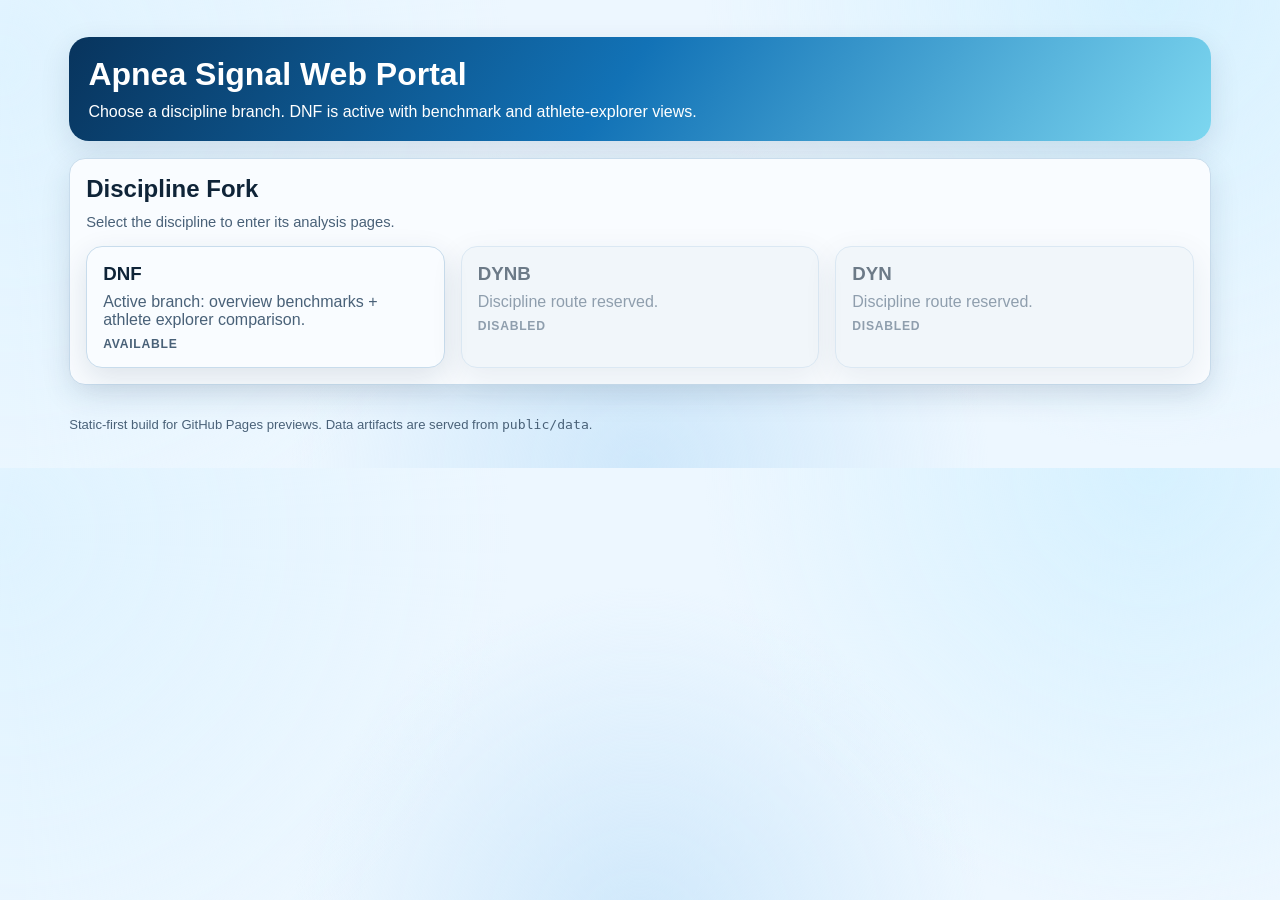
==== index.html @ 71533388 "Deploy main: 4afe066241e0b13b08500d4bcf068cf7757d6ee0" ====
<!DOCTYPE html>
<html lang="en">
  <head>
    <meta charset="UTF-8" />
    <meta name="viewport" content="width=device-width, initial-scale=1.0" />
    <meta name="portal-base" content="./" />
    <title>Apnea Signal Portal</title>
    <link rel="stylesheet" href="./assets/css/site.css" />
  </head>
  <body>
    <main class="container">
      <section class="hero">
        <h1>Apnea Signal Web Portal</h1>
        <p>
          Choose a discipline branch. DNF is active with benchmark and athlete-explorer views.
        </p>
      </section>

      <section class="card">
        <h2>Discipline Fork</h2>
        <p class="note">Select the discipline to enter its analysis pages.</p>
        <div class="discipline-grid">
          <a class="discipline-card" href="./dnf/overview/">
            <h3>DNF</h3>
            <p>Active branch: overview benchmarks + athlete explorer comparison.</p>
            <p class="discipline-state">Available</p>
          </a>
          <article class="discipline-card is-disabled" aria-disabled="true">
            <h3>DYNB</h3>
            <p>Discipline route reserved.</p>
            <p class="discipline-state">Disabled</p>
          </article>
          <article class="discipline-card is-disabled" aria-disabled="true">
            <h3>DYN</h3>
            <p>Discipline route reserved.</p>
            <p class="discipline-state">Disabled</p>
          </article>
        </div>
      </section>

      <footer>
        Static-first build for GitHub Pages previews. Data artifacts are served from <code>public/data</code>.
      </footer>
    </main>
  </body>
</html>
---- assets/css/site.css ----
:root {
  --font-body: "Space Grotesk", "Avenir Next", "Segoe UI", sans-serif;
  --font-display: "Sora", "Avenir Next Condensed", "Trebuchet MS", sans-serif;
  --bg: #edf7ff;
  --card: #f9fcff;
  --ink: #0f2438;
  --muted: #496178;
  --line: #c8dcec;
  --accent: #177ec7;
  --accent-soft: #d8edfd;
  --accent-strong: #0c5e99;
  --danger: #a53a3a;
  --shadow: 0 10px 30px rgba(14, 51, 84, 0.12);
}

* {
  box-sizing: border-box;
}

html,
body {
  margin: 0;
  padding: 0;
}

body {
  font-family: var(--font-body);
  color: var(--ink);
  background:
    radial-gradient(circle at 90% 0%, #d6f1ff 0%, transparent 36%),
    radial-gradient(circle at 0% 14%, #dff3ff 0%, transparent 38%),
    radial-gradient(circle at 50% 100%, #cfe8fb 0%, transparent 44%),
    var(--bg);
}

a {
  color: inherit;
}

.container {
  max-width: 1180px;
  margin: 0 auto;
  padding: 1.2rem;
}

.page-header {
  position: sticky;
  top: 0;
  z-index: 30;
  background: rgba(244, 244, 239, 0.92);
  border-bottom: 1px solid var(--line);
  backdrop-filter: blur(6px);
}

.brand-row {
  display: flex;
  align-items: center;
  justify-content: space-between;
  gap: 1rem;
  padding: 0.8rem 0;
}

.brand-title {
  margin: 0;
  font-family: var(--font-display);
  letter-spacing: 0.02em;
  font-size: 1.2rem;
  font-weight: 800;
}

.brand-subtitle {
  margin: 0;
  color: var(--muted);
  font-size: 0.84rem;
}

.nav-tabs {
  display: flex;
  flex-wrap: wrap;
  gap: 0.6rem;
}

.nav-tab {
  display: inline-flex;
  align-items: center;
  justify-content: center;
  text-decoration: none;
  border: 1px solid var(--line);
  color: var(--ink);
  padding: 0.45rem 0.9rem;
  border-radius: 999px;
  font-size: 0.9rem;
  font-weight: 650;
  transition: all 0.18s ease;
}

.nav-tab:hover,
.nav-tab:focus-visible {
  background: #eff8ff;
  border-color: #b1d7f3;
}

.nav-tab.is-active {
  background: var(--accent);
  color: #fff;
  border-color: var(--accent);
}

.controls-bar {
  display: flex;
  flex-wrap: wrap;
  gap: 0.8rem;
  align-items: end;
  margin: 1rem 0 1.2rem;
}

.control {
  display: flex;
  flex-direction: column;
  gap: 0.3rem;
  min-width: 220px;
}

label {
  font-size: 0.82rem;
  text-transform: uppercase;
  letter-spacing: 0.05em;
  color: var(--muted);
  font-weight: 700;
}

select,
input,
button {
  font-family: inherit;
  font-size: 0.95rem;
}

select,
input[type="search"] {
  border: 1px solid var(--line);
  border-radius: 10px;
  padding: 0.58rem 0.68rem;
  background: #fff;
  color: var(--ink);
}

.hero {
  background: linear-gradient(125deg, #08345d 0%, #1272b6 48%, #7dd7f0 100%);
  color: #fff;
  border-radius: 20px;
  padding: 1.2rem;
  box-shadow: var(--shadow);
  margin: 1.1rem 0;
}

.hero h1 {
  margin: 0;
  font-family: var(--font-display);
  font-size: clamp(1.4rem, 4vw, 2rem);
}

.hero p {
  margin: 0.65rem 0 0;
  max-width: 70ch;
}

.card {
  background: var(--card);
  border: 1px solid var(--line);
  border-radius: 16px;
  padding: 1rem;
  box-shadow: var(--shadow);
}

.card h2,
.card h3 {
  margin-top: 0;
  margin-bottom: 0.7rem;
  font-family: var(--font-display);
}

.grid {
  display: grid;
  gap: 1rem;
}

.grid.kpi {
  grid-template-columns: repeat(auto-fit, minmax(180px, 1fr));
}

.kpi-tile {
  background: #f0f8ff;
  border: 1px solid #d4e7f5;
  border-radius: 12px;
  padding: 0.8rem;
}

.kpi-label {
  margin: 0;
  font-size: 0.8rem;
  color: var(--muted);
  text-transform: uppercase;
  letter-spacing: 0.04em;
}

.kpi-value {
  margin: 0.35rem 0 0;
  font-size: 1.3rem;
  font-weight: 700;
}

.table-wrap {
  overflow-x: auto;
}

table {
  width: 100%;
  border-collapse: collapse;
  min-width: 620px;
}

th,
td {
  border-bottom: 1px solid var(--line);
  padding: 0.56rem;
  text-align: left;
  font-size: 0.9rem;
}

th {
  color: var(--muted);
  font-size: 0.78rem;
  letter-spacing: 0.04em;
  text-transform: uppercase;
}

.gallery {
  display: grid;
  grid-template-columns: repeat(auto-fit, minmax(260px, 1fr));
  gap: 0.8rem;
}

.figure-card {
  border: 1px solid var(--line);
  background: #fff;
  border-radius: 12px;
  padding: 0.6rem;
}

.figure-card img {
  width: 100%;
  display: block;
  border-radius: 8px;
  border: 1px solid #d7e8f6;
}

.figure-caption {
  margin: 0.45rem 0 0;
  font-size: 0.82rem;
  color: var(--muted);
}

.note {
  margin: 0;
  color: var(--muted);
  font-size: 0.92rem;
}

.discipline-grid {
  display: grid;
  grid-template-columns: repeat(auto-fit, minmax(220px, 1fr));
  gap: 1rem;
  margin-top: 1rem;
}

.discipline-card {
  border: 1px solid var(--line);
  border-radius: 16px;
  padding: 1rem;
  background: var(--card);
  text-decoration: none;
  display: block;
  box-shadow: var(--shadow);
  transition: transform 0.15s ease;
}

.discipline-card:hover,
.discipline-card:focus-visible {
  transform: translateY(-2px);
}

.discipline-card h3 {
  margin: 0;
  font-family: var(--font-display);
}

.discipline-card p {
  margin: 0.5rem 0 0;
  color: var(--muted);
}

.discipline-card.is-disabled {
  opacity: 0.6;
  cursor: not-allowed;
  pointer-events: none;
  background: #edf3f8;
}

.discipline-state {
  margin-top: 0.8rem;
  font-size: 0.76rem;
  text-transform: uppercase;
  letter-spacing: 0.06em;
  color: var(--accent-strong);
  font-weight: 700;
}

.chart-strip {
  display: grid;
  gap: 0.8rem;
  grid-template-columns: repeat(auto-fit, minmax(240px, 1fr));
}

.bar-chart {
  display: flex;
  align-items: end;
  gap: 0.4rem;
  min-height: 170px;
  padding: 0.6rem;
  border-radius: 12px;
  border: 1px solid var(--line);
  background: #fff;
}

.bar {
  flex: 1;
  background: linear-gradient(180deg, #7bcaf1 0%, #176da8 100%);
  border-radius: 8px 8px 0 0;
  min-height: 12px;
  position: relative;
}

.bar span {
  position: absolute;
  left: 50%;
  transform: translateX(-50%);
  bottom: -1.5rem;
  white-space: nowrap;
  font-size: 0.76rem;
  color: var(--muted);
}

.split {
  display: grid;
  gap: 1rem;
  grid-template-columns: 330px minmax(0, 1fr);
}

.list-panel {
  max-height: 380px;
  overflow: auto;
  border: 1px solid var(--line);
  border-radius: 12px;
  background: #fff;
}

.list-item {
  display: block;
  width: 100%;
  text-align: left;
  border: 0;
  border-bottom: 1px solid #e3eef7;
  background: transparent;
  padding: 0.62rem 0.7rem;
  cursor: pointer;
}

.list-item:last-child {
  border-bottom: 0;
}

.list-item:hover,
.list-item:focus-visible {
  background: #eff8ff;
}

.list-item .title {
  display: block;
  font-weight: 650;
}

.list-item .meta {
  display: block;
  font-size: 0.8rem;
  color: var(--muted);
}

.peer-grid {
  display: grid;
  gap: 0.35rem;
  max-height: 220px;
  overflow: auto;
  border: 1px solid var(--line);
  border-radius: 12px;
  padding: 0.55rem;
  background: #fff;
}

.peer-chip {
  display: inline-flex;
  align-items: center;
  gap: 0.4rem;
  padding: 0.3rem 0.45rem;
  border-radius: 10px;
  background: #edf6ff;
}

.mono {
  font-family: "IBM Plex Mono", "Consolas", monospace;
}

footer {
  margin: 2rem 0 1rem;
  color: var(--muted);
  font-size: 0.82rem;
}

@media (max-width: 900px) {
  .split {
    grid-template-columns: 1fr;
  }

  .controls-bar {
    gap: 0.65rem;
  }

  .control {
    min-width: 170px;
    flex: 1;
  }
}
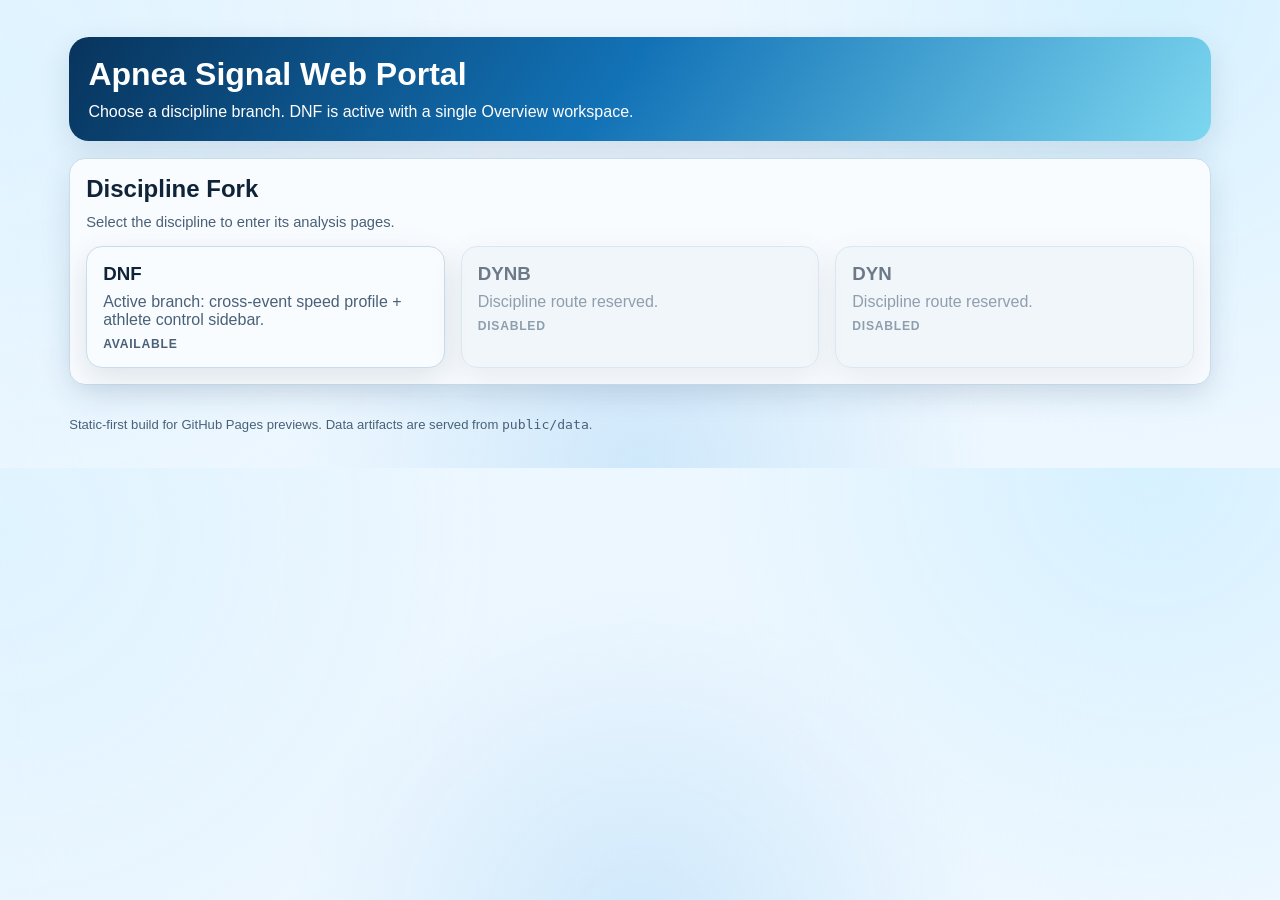
==== commit bb7abeb1: "Deploy main: 388f443954cd947daef29a88ca3e06e2019b60d9" ====
--- a/index.html
+++ b/index.html
@@ -12,7 +12,7 @@
       <section class="hero">
         <h1>Apnea Signal Web Portal</h1>
         <p>
-          Choose a discipline branch. DNF is active with benchmark and athlete-explorer views.
+          Choose a discipline branch. DNF is active with a single Overview workspace.
         </p>
       </section>
 
@@ -22,7 +22,7 @@
         <div class="discipline-grid">
           <a class="discipline-card" href="./dnf/overview/">
             <h3>DNF</h3>
-            <p>Active branch: overview benchmarks + athlete explorer comparison.</p>
+            <p>Active branch: cross-event speed profile + athlete control sidebar.</p>
             <p class="discipline-state">Available</p>
           </a>
           <article class="discipline-card is-disabled" aria-disabled="true">
@@ -42,5 +42,6 @@
         Static-first build for GitHub Pages previews. Data artifacts are served from <code>public/data</code>.
       </footer>
     </main>
+    <script src="./assets/js/dev-live-reload.js"></script>
   </body>
 </html>
--- a/assets/css/site.css
+++ b/assets/css/site.css
@@ -43,6 +43,65 @@
   padding: 1.2rem;
 }
 
+.overview-page .container {
+  max-width: min(96vw, 1680px);
+}
+
+.overview-page .page-header {
+  background: linear-gradient(125deg, #08345d 0%, #1272b6 48%, #7dd7f0 100%);
+  border-bottom: 0;
+  box-shadow: 0 8px 24px rgba(9, 53, 88, 0.22);
+}
+
+.overview-page .brand-row {
+  display: grid;
+  grid-template-columns: minmax(0, 1fr) auto minmax(0, 1fr);
+  align-items: center;
+  gap: 0.8rem;
+  padding: 0.7rem 0;
+}
+
+.overview-header-left {
+  justify-self: start;
+}
+
+.overview-header-title {
+  margin: 0;
+  justify-self: center;
+  font-family: var(--font-display);
+  font-size: clamp(1.05rem, 1.9vw, 1.55rem);
+  letter-spacing: 0.02em;
+  color: #fff;
+}
+
+.overview-page .brand-title {
+  color: #fff;
+}
+
+.overview-page .header-controls {
+  justify-self: end;
+}
+
+.header-control-inline {
+  min-width: 0;
+  display: inline-flex;
+  flex-direction: row;
+  align-items: center;
+  gap: 0.5rem;
+}
+
+.header-control-inline select {
+  min-width: 180px;
+}
+
+.header-inline-label {
+  font-size: 0.8rem;
+  text-transform: none;
+  letter-spacing: 0.01em;
+  color: rgba(255, 255, 255, 0.96);
+  font-weight: 700;
+}
+
 .page-header {
   position: sticky;
   top: 0;
@@ -60,12 +119,23 @@
   padding: 0.8rem 0;
 }
 
+.header-controls {
+  display: flex;
+  align-items: end;
+  gap: 0.8rem;
+}
+
+.header-control {
+  min-width: 220px;
+}
+
 .brand-title {
   margin: 0;
   font-family: var(--font-display);
   letter-spacing: 0.02em;
   font-size: 1.2rem;
   font-weight: 800;
+  text-decoration: none;
 }
 
 .brand-subtitle {
@@ -261,6 +331,306 @@
   color: var(--muted);
 }
 
+.speed-profile-grid {
+  display: grid;
+  gap: 1rem;
+}
+
+.overview-layout {
+  --sidebar-width: 520px;
+  display: grid;
+  gap: 1.2rem;
+  grid-template-columns: var(--sidebar-width) minmax(0, 1fr);
+  align-items: start;
+}
+
+.speed-profile-section {
+  grid-column: 2;
+  grid-row: 1;
+}
+
+.speed-profile-card {
+  display: grid;
+  gap: 1rem;
+  grid-template-columns: 1fr;
+  border: 1px solid var(--line);
+  border-radius: 14px;
+  padding: 0.8rem;
+  background: #fff;
+}
+
+.speed-profile-figure {
+  margin: 0;
+}
+
+.speed-profile-stage {
+  position: relative;
+  border-radius: 10px;
+  overflow: hidden;
+}
+
+.speed-profile-figure img {
+  width: 100%;
+  display: block;
+  border-radius: 10px;
+  border: 1px solid #d7e8f6;
+}
+
+.speed-profile-overlay {
+  position: absolute;
+  inset: 0;
+  width: 100%;
+  height: 100%;
+  pointer-events: none;
+}
+
+.speed-profile-missing {
+  border: 1px dashed var(--line);
+  border-radius: 10px;
+  background: #f7fbff;
+  padding: 1rem;
+}
+
+.speed-profile-notes h3 {
+  margin-bottom: 0.5rem;
+}
+
+.speed-profile-notes ul {
+  margin: 0.6rem 0 0.9rem;
+  padding-left: 1.15rem;
+}
+
+.speed-profile-notes li + li {
+  margin-top: 0.35rem;
+}
+
+.speed-reference-wrap table {
+  min-width: 0;
+}
+
+.athlete-sidebar {
+  grid-column: 1;
+  grid-row: 1;
+  position: sticky;
+  top: 92px;
+  max-height: calc(100vh - 112px);
+  overflow: auto;
+}
+
+.sidebar-head {
+  display: flex;
+  align-items: center;
+  justify-content: space-between;
+  gap: 0.6rem;
+}
+
+.sidebar-head h2 {
+  margin-bottom: 0;
+}
+
+.sidebar-toggle-button {
+  display: inline-flex;
+  align-items: center;
+  gap: 0.35rem;
+  border: 1px solid var(--line);
+  background: #fff;
+  color: var(--ink);
+  border-radius: 10px;
+  padding: 0.38rem 0.6rem;
+  font-weight: 650;
+  cursor: pointer;
+}
+
+.sidebar-toggle-button:hover,
+.sidebar-toggle-button:focus-visible {
+  background: #eff8ff;
+  border-color: #b1d7f3;
+}
+
+.sidebar-toggle-icon {
+  font-weight: 800;
+  line-height: 1;
+}
+
+.sidebar-hint {
+  margin: 0.38rem 0 0.68rem;
+  font-size: 0.74rem;
+  letter-spacing: 0.02em;
+}
+
+.sidebar-resize-handle {
+  position: absolute;
+  right: -10px;
+  top: 12px;
+  bottom: 12px;
+  width: 18px;
+  border-radius: 999px;
+  background: linear-gradient(180deg, #e8f4ff 0%, #c8e5fb 100%);
+  border: 1px solid #9ec9ea;
+  box-shadow: 0 6px 14px rgba(12, 94, 153, 0.18);
+  cursor: ew-resize;
+  z-index: 4;
+}
+
+.sidebar-resize-handle::before {
+  content: "";
+  position: absolute;
+  left: 50%;
+  top: 50%;
+  width: 4px;
+  height: 58px;
+  transform: translate(-50%, -50%);
+  border-radius: 999px;
+  background:
+    radial-gradient(circle, #2d7bad 42%, transparent 45%) center top / 4px 8px repeat-y;
+}
+
+.athlete-sidebar-body {
+  margin-top: 0.7rem;
+}
+
+.event-filter-checklist {
+  display: grid;
+  gap: 0.34rem;
+  max-height: 140px;
+  overflow: auto;
+  border: 1px solid var(--line);
+  border-radius: 10px;
+  padding: 0.45rem;
+  background: #fff;
+}
+
+.event-filter-item {
+  display: inline-flex;
+  align-items: center;
+  gap: 0.4rem;
+  font-size: 0.84rem;
+}
+
+.overview-layout.is-sidebar-collapsed {
+  grid-template-columns: 72px minmax(0, 1fr);
+}
+
+.athlete-sidebar.is-collapsed {
+  overflow: hidden;
+  padding: 0.58rem 0.42rem;
+  display: flex;
+  flex-direction: column;
+  align-items: center;
+  gap: 0.45rem;
+}
+
+.athlete-sidebar.is-collapsed .athlete-sidebar-body,
+.athlete-sidebar.is-collapsed .sidebar-resize-handle,
+.athlete-sidebar.is-collapsed .sidebar-hint,
+.athlete-sidebar.is-collapsed .sidebar-toggle-text,
+.athlete-sidebar.is-collapsed .sidebar-head h2 {
+  display: none;
+}
+
+.athlete-sidebar.is-collapsed .sidebar-head {
+  justify-content: center;
+}
+
+.athlete-sidebar.is-collapsed .sidebar-toggle-button {
+  width: 100%;
+  justify-content: center;
+  padding: 0.5rem 0.3rem;
+}
+
+.athlete-sidebar.is-collapsed::after {
+  content: "Controls";
+  writing-mode: vertical-rl;
+  transform: rotate(180deg);
+  font-size: 0.7rem;
+  letter-spacing: 0.1em;
+  text-transform: uppercase;
+  color: var(--muted);
+  font-weight: 700;
+}
+
+.sidebar-controls {
+  display: grid;
+  gap: 0.7rem;
+}
+
+.sidebar-actions {
+  display: flex;
+  flex-wrap: wrap;
+  gap: 0.55rem;
+  margin-top: 0.8rem;
+}
+
+.sidebar-actions button {
+  border: 1px solid var(--line);
+  background: #fff;
+  color: var(--ink);
+  border-radius: 10px;
+  padding: 0.45rem 0.7rem;
+  font-weight: 650;
+  cursor: pointer;
+}
+
+.sidebar-actions button:hover,
+.sidebar-actions button:focus-visible {
+  background: #eff8ff;
+  border-color: #b1d7f3;
+}
+
+.sidebar-pagination {
+  display: flex;
+  flex-wrap: wrap;
+  align-items: center;
+  gap: 0.45rem;
+  margin-top: 0.65rem;
+}
+
+.sidebar-pagination-button {
+  border: 1px solid var(--line);
+  background: #fff;
+  color: var(--ink);
+  border-radius: 9px;
+  padding: 0.36rem 0.58rem;
+  font-weight: 650;
+  cursor: pointer;
+}
+
+.sidebar-pagination-button:disabled {
+  opacity: 0.45;
+  cursor: not-allowed;
+}
+
+.sidebar-pagination-status {
+  font-size: 0.8rem;
+  color: var(--muted);
+  font-weight: 650;
+  min-width: 84px;
+}
+
+.sidebar-pagination-label {
+  font-size: 0.75rem;
+  letter-spacing: 0.03em;
+  margin-left: auto;
+}
+
+.sidebar-pagination-size {
+  width: 72px;
+}
+
+.mini-table-wrap {
+  margin-top: 0.7rem;
+}
+
+.mini-table {
+  min-width: 0;
+}
+
+.mini-table th,
+.mini-table td {
+  font-size: 0.79rem;
+  padding: 0.42rem 0.36rem;
+}
+
 .note {
   margin: 0;
   color: var(--muted);
@@ -331,6 +701,27 @@
   border-radius: 12px;
   border: 1px solid var(--line);
   background: #fff;
+}
+
+.plot-card {
+  border: 1px solid var(--line);
+  border-radius: 12px;
+  background: #fff;
+  padding: 0.6rem;
+}
+
+.scatter-plot {
+  border: 1px solid var(--line);
+  border-radius: 10px;
+  background: #f7fbff;
+  min-height: 240px;
+  padding: 0.25rem;
+}
+
+.scatter-plot svg {
+  display: block;
+  width: 100%;
+  height: 240px;
 }
 
 .bar {
@@ -431,6 +822,56 @@
     grid-template-columns: 1fr;
   }
 
+  .overview-layout {
+    grid-template-columns: 1fr;
+  }
+
+  .overview-layout.is-sidebar-collapsed {
+    grid-template-columns: 1fr;
+  }
+
+  .speed-profile-section,
+  .athlete-sidebar {
+    grid-column: 1;
+    grid-row: auto;
+  }
+
+  .athlete-sidebar {
+    position: static;
+    max-height: none;
+  }
+
+  .sidebar-resize-handle {
+    display: none;
+  }
+
+  .overview-page .brand-row {
+    grid-template-columns: 1fr;
+    justify-items: start;
+    gap: 0.55rem;
+    padding: 0.75rem 0;
+  }
+
+  .overview-header-title {
+    justify-self: start;
+  }
+
+  .overview-page .header-controls {
+    justify-self: start;
+    width: 100%;
+  }
+
+  .header-control,
+  .header-control-inline {
+    min-width: 0;
+    width: 100%;
+  }
+
+  .header-control-inline select {
+    min-width: 0;
+    flex: 1;
+  }
+
   .controls-bar {
     gap: 0.65rem;
   }
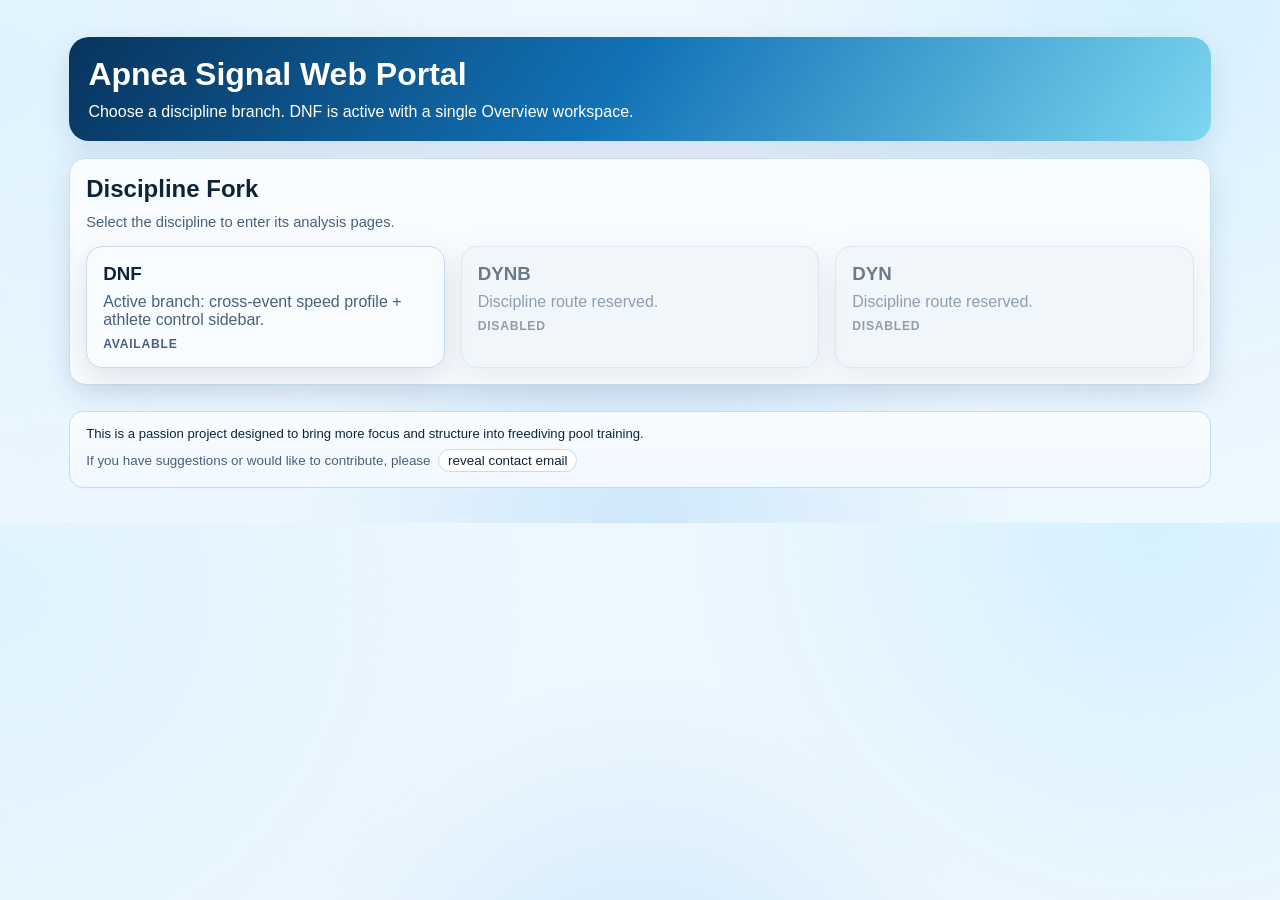
==== commit dfd79a19: "Deploy main: 8be95a95bf80c2f708ebb2cf93f14d410c82c13e" ====
--- a/index.html
+++ b/index.html
@@ -38,10 +38,20 @@
         </div>
       </section>
 
-      <footer>
-        Static-first build for GitHub Pages previews. Data artifacts are served from <code>public/data</code>.
+      <footer class="project-footer">
+        <p>
+          This is a passion project designed to bring more focus and structure into freediving pool training.
+        </p>
+        <p class="project-footer-hint" data-contact-reveal>
+          If you have suggestions or would like to contribute, please
+          <button type="button" class="contact-reveal-button" data-contact-reveal-button>
+            reveal contact email
+          </button>
+          <span class="contact-reveal-value mono" data-contact-reveal-value hidden></span>
+        </p>
       </footer>
     </main>
     <script src="./assets/js/dev-live-reload.js"></script>
+    <script src="./assets/js/contact-reveal.js"></script>
   </body>
 </html>
--- a/assets/css/site.css
+++ b/assets/css/site.css
@@ -53,12 +53,17 @@
   box-shadow: 0 8px 24px rgba(9, 53, 88, 0.22);
 }
 
+.overview-page .page-header .container {
+  padding-top: 0.45rem;
+  padding-bottom: 0.45rem;
+}
+
 .overview-page .brand-row {
   display: grid;
   grid-template-columns: minmax(0, 1fr) auto minmax(0, 1fr);
   align-items: center;
   gap: 0.8rem;
-  padding: 0.7rem 0;
+  padding: 0.2rem 0;
 }
 
 .overview-header-left {
@@ -69,7 +74,7 @@
   margin: 0;
   justify-self: center;
   font-family: var(--font-display);
-  font-size: clamp(1.05rem, 1.9vw, 1.55rem);
+  font-size: clamp(0.9rem, 1.35vw, 1.1rem);
   letter-spacing: 0.02em;
   color: #fff;
 }
@@ -349,6 +354,11 @@
   grid-row: 1;
 }
 
+.technique-section {
+  grid-column: 2;
+  grid-row: 2;
+}
+
 .speed-profile-card {
   display: grid;
   gap: 1rem;
@@ -408,12 +418,93 @@
   min-width: 0;
 }
 
+.technique-sections {
+  display: grid;
+  gap: 0.8rem;
+}
+
+.technique-grid {
+  display: grid;
+  gap: 0.6rem;
+  grid-template-columns: 1fr;
+}
+
+.technique-chart-card {
+  border: 1px solid var(--line);
+  border-radius: 14px;
+  padding: 0.7rem;
+  background: #fff;
+}
+
+.technique-chart-card h3 {
+  margin: 0;
+  font-size: 1rem;
+}
+
+.technique-chart-card .note {
+  margin-top: 0.35rem;
+}
+
+.technique-chart-summary {
+  margin-top: 0.6rem;
+  font-weight: 600;
+}
+
+.technique-strips-card {
+  border: 1px solid var(--line);
+  border-radius: 14px;
+  padding: 0.9rem;
+  background: #fff;
+}
+
+.technique-strips-card h3 {
+  margin: 0;
+}
+
+.technique-strip-list {
+  display: grid;
+  gap: 0;
+  margin-top: 0;
+}
+
+.technique-strip-card {
+  display: grid;
+  grid-template-columns: 12ch minmax(0, 1fr);
+  align-items: center;
+  gap: 0.6rem;
+  border: 1px solid #d5e7f6;
+  border-radius: 12px;
+  background: #f9fcff;
+  padding: 0 0.55rem;
+}
+
+.technique-strip-name {
+  margin: 0;
+  font-size: 0.9rem;
+  line-height: 1.25;
+}
+
+.technique-strip-card img {
+  width: 100%;
+  display: block;
+  border-radius: 8px;
+  border: 1px solid #d1e5f5;
+  background: #fff;
+}
+
+.technique-strip-missing {
+  border: 1px dashed var(--line);
+  border-radius: 8px;
+  background: #f7fbff;
+  padding: 0.65rem;
+}
+
 .athlete-sidebar {
   grid-column: 1;
   grid-row: 1;
   position: sticky;
-  top: 92px;
-  max-height: calc(100vh - 112px);
+  top: 56px;
+  max-height: calc(100vh - 76px);
   overflow: auto;
 }
 
@@ -817,6 +908,52 @@
   font-size: 0.82rem;
 }
 
+.project-footer {
+  margin: 1.6rem 0 1rem;
+  padding: 0.9rem 1rem;
+  border: 1px solid var(--line);
+  border-radius: 14px;
+  background: linear-gradient(180deg, #f9fcff 0%, #f1f8ff 100%);
+  color: var(--ink);
+}
+
+.project-footer p {
+  margin: 0;
+}
+
+.project-footer p + p {
+  margin-top: 0.48rem;
+}
+
+.project-footer-hint {
+  color: var(--muted);
+  font-size: 0.84rem;
+}
+
+.contact-reveal-button {
+  display: inline-flex;
+  align-items: center;
+  gap: 0.25rem;
+  border: 1px solid var(--line);
+  border-radius: 999px;
+  padding: 0.2rem 0.55rem;
+  margin: 0 0.25rem;
+  color: var(--ink);
+  background: #fff;
+  cursor: pointer;
+  font: inherit;
+}
+
+.contact-reveal-button:hover,
+.contact-reveal-button:focus-visible {
+  background: #edf6ff;
+}
+
+.contact-reveal-value {
+  margin-left: 0.25rem;
+  color: var(--ink);
+}
+
 @media (max-width: 900px) {
   .split {
     grid-template-columns: 1fr;
@@ -831,6 +968,7 @@
   }
 
   .speed-profile-section,
+  .technique-section,
   .athlete-sidebar {
     grid-column: 1;
     grid-row: auto;
@@ -843,6 +981,11 @@
 
   .sidebar-resize-handle {
     display: none;
+  }
+
+  .technique-strip-card {
+    grid-template-columns: 1fr;
+    align-items: start;
   }
 
   .overview-page .brand-row {
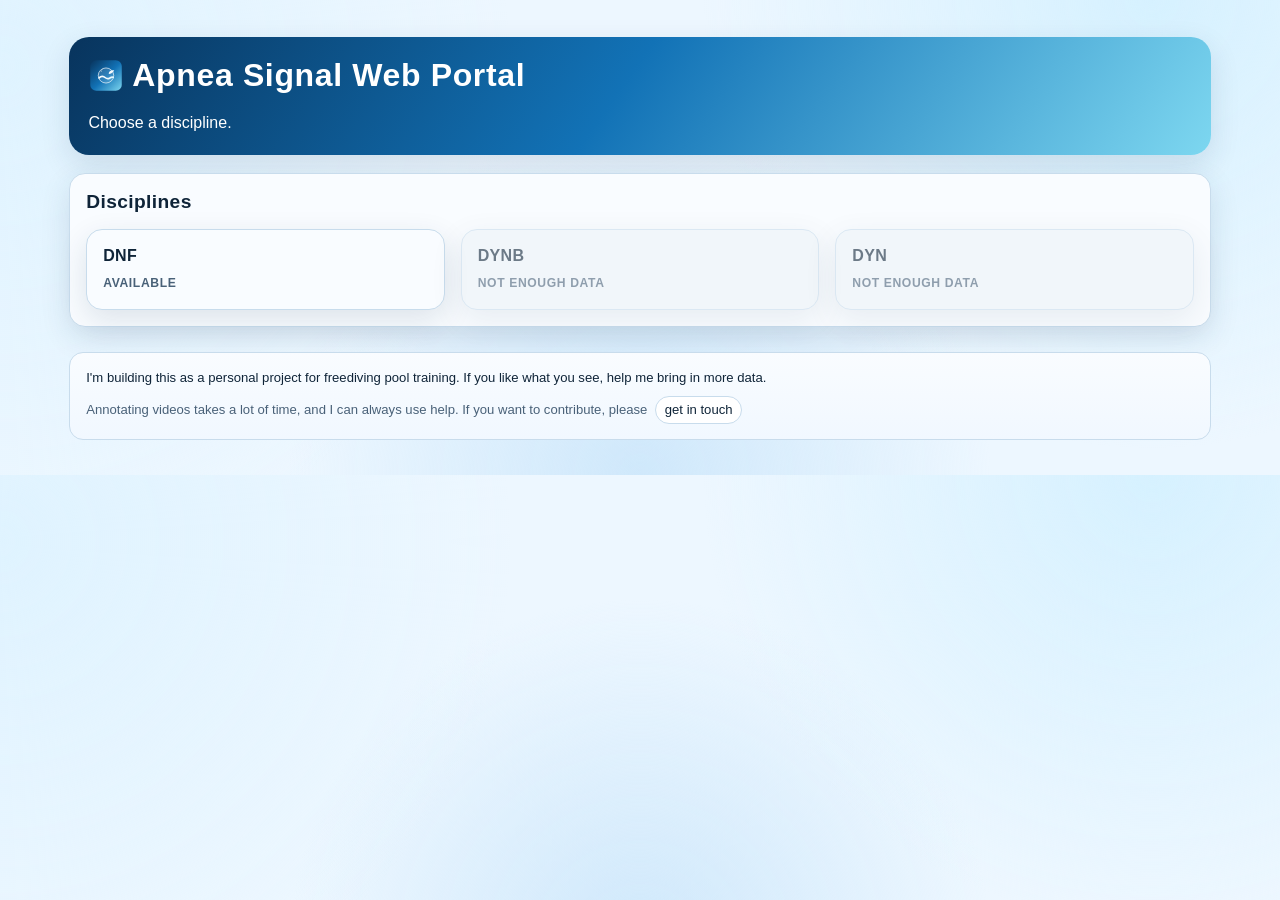
==== commit 102488a6: "Deploy main: 45e7b5501976bf278e89d5575362cdeb9a1131b8" ====
--- a/index.html
+++ b/index.html
@@ -5,47 +5,48 @@
     <meta name="viewport" content="width=device-width, initial-scale=1.0" />
     <meta name="portal-base" content="./" />
     <title>Apnea Signal Portal</title>
+    <link rel="icon" href="./favicon.svg" type="image/svg+xml" />
+    <link rel="manifest" href="./site.webmanifest" />
     <link rel="stylesheet" href="./assets/css/site.css" />
   </head>
   <body>
     <main class="container">
       <section class="hero">
-        <h1>Apnea Signal Web Portal</h1>
+        <h1 class="hero-title">
+          <img class="hero-mark" src="./assets/branding/logo_mark.svg" alt="" aria-hidden="true" />
+          <span>Apnea Signal Web Portal</span>
+        </h1>
         <p>
-          Choose a discipline branch. DNF is active with a single Overview workspace.
+          Choose a discipline.
         </p>
       </section>
 
       <section class="card">
-        <h2>Discipline Fork</h2>
-        <p class="note">Select the discipline to enter its analysis pages.</p>
+        <h2>Disciplines</h2>
         <div class="discipline-grid">
           <a class="discipline-card" href="./dnf/overview/">
             <h3>DNF</h3>
-            <p>Active branch: cross-event speed profile + athlete control sidebar.</p>
             <p class="discipline-state">Available</p>
           </a>
           <article class="discipline-card is-disabled" aria-disabled="true">
             <h3>DYNB</h3>
-            <p>Discipline route reserved.</p>
-            <p class="discipline-state">Disabled</p>
+            <p class="discipline-state">NOT ENOUGH DATA</p>
           </article>
           <article class="discipline-card is-disabled" aria-disabled="true">
             <h3>DYN</h3>
-            <p>Discipline route reserved.</p>
-            <p class="discipline-state">Disabled</p>
+            <p class="discipline-state">NOT ENOUGH DATA</p>
           </article>
         </div>
       </section>
 
       <footer class="project-footer">
         <p>
-          This is a passion project designed to bring more focus and structure into freediving pool training.
+          I'm building this as a personal project for freediving pool training. If you like what you see, help me bring in more data.
         </p>
         <p class="project-footer-hint" data-contact-reveal>
-          If you have suggestions or would like to contribute, please
+          Annotating videos takes a lot of time, and I can always use help. If you want to contribute, please
           <button type="button" class="contact-reveal-button" data-contact-reveal-button>
-            reveal contact email
+            get in touch
           </button>
           <span class="contact-reveal-value mono" data-contact-reveal-value hidden></span>
         </p>
--- a/assets/css/site.css
+++ b/assets/css/site.css
@@ -1,6 +1,18 @@
 :root {
   --font-body: "Space Grotesk", "Avenir Next", "Segoe UI", sans-serif;
   --font-display: "Sora", "Avenir Next Condensed", "Trebuchet MS", sans-serif;
+  --text-2xs: 0.76rem;
+  --text-xs: 0.82rem;
+  --text-sm: 0.92rem;
+  --text-md: 1rem;
+  --text-lg: 1.2rem;
+  --text-xl: 1.35rem;
+  --text-hero: clamp(1.5rem, 4vw, 2rem);
+  --leading-tight: 1.22;
+  --leading-normal: 1.4;
+  --leading-body: 1.55;
+  --tracking-tight: 0.02em;
+  --tracking-wide: 0.05em;
   --bg: #edf7ff;
   --card: #f9fcff;
   --ink: #0f2438;
@@ -25,6 +37,8 @@
 
 body {
   font-family: var(--font-body);
+  font-size: var(--text-md);
+  line-height: var(--leading-body);
   color: var(--ink);
   background:
     radial-gradient(circle at 90% 0%, #d6f1ff 0%, transparent 36%),
@@ -37,6 +51,31 @@
   color: inherit;
 }
 
+h1,
+h2,
+h3 {
+  margin: 0;
+  font-family: var(--font-display);
+  line-height: var(--leading-tight);
+  letter-spacing: var(--tracking-tight);
+}
+
+h1 {
+  font-size: var(--text-xl);
+}
+
+h2 {
+  font-size: var(--text-lg);
+}
+
+h3 {
+  font-size: var(--text-md);
+}
+
+p {
+  line-height: var(--leading-body);
+}
+
 .container {
   max-width: 1180px;
   margin: 0 auto;
@@ -73,9 +112,8 @@
 .overview-header-title {
   margin: 0;
   justify-self: center;
-  font-family: var(--font-display);
-  font-size: clamp(0.9rem, 1.35vw, 1.1rem);
-  letter-spacing: 0.02em;
+  font-size: clamp(var(--text-sm), 1.35vw, 1.1rem);
+  letter-spacing: var(--tracking-tight);
   color: #fff;
 }
 
@@ -100,9 +138,9 @@
 }
 
 .header-inline-label {
-  font-size: 0.8rem;
+  font-size: var(--text-xs);
   text-transform: none;
-  letter-spacing: 0.01em;
+  letter-spacing: var(--tracking-tight);
   color: rgba(255, 255, 255, 0.96);
   font-weight: 700;
 }
@@ -137,16 +175,29 @@
 .brand-title {
   margin: 0;
   font-family: var(--font-display);
-  letter-spacing: 0.02em;
-  font-size: 1.2rem;
-  font-weight: 800;
+  letter-spacing: 0.03em;
+  font-size: var(--text-lg);
+  font-weight: 700;
   text-decoration: none;
 }
 
+.brand-title-with-mark {
+  display: inline-flex;
+  align-items: center;
+  gap: 0.5rem;
+}
+
+.brand-mark {
+  width: 1.35rem;
+  height: 1.35rem;
+  display: block;
+  flex: 0 0 auto;
+}
+
 .brand-subtitle {
   margin: 0;
   color: var(--muted);
-  font-size: 0.84rem;
+  font-size: var(--text-xs);
 }
 
 .nav-tabs {
@@ -164,7 +215,7 @@
   color: var(--ink);
   padding: 0.45rem 0.9rem;
   border-radius: 999px;
-  font-size: 0.9rem;
+  font-size: var(--text-sm);
   font-weight: 650;
   transition: all 0.18s ease;
 }
@@ -197,9 +248,9 @@
 }
 
 label {
-  font-size: 0.82rem;
+  font-size: var(--text-xs);
   text-transform: uppercase;
-  letter-spacing: 0.05em;
+  letter-spacing: var(--tracking-wide);
   color: var(--muted);
   font-weight: 700;
 }
@@ -208,7 +259,7 @@
 input,
 button {
   font-family: inherit;
-  font-size: 0.95rem;
+  font-size: var(--text-sm);
 }
 
 select,
@@ -231,8 +282,20 @@
 
 .hero h1 {
   margin: 0;
-  font-family: var(--font-display);
-  font-size: clamp(1.4rem, 4vw, 2rem);
+  font-size: var(--text-hero);
+}
+
+.hero-title {
+  display: inline-flex;
+  align-items: center;
+  gap: 0.55rem;
+}
+
+.hero-mark {
+  width: clamp(1.6rem, 3.8vw, 2.2rem);
+  height: clamp(1.6rem, 3.8vw, 2.2rem);
+  display: block;
+  flex: 0 0 auto;
 }
 
 .hero p {
@@ -252,7 +315,6 @@
 .card h3 {
   margin-top: 0;
   margin-bottom: 0.7rem;
-  font-family: var(--font-display);
 }
 
 .grid {
@@ -273,15 +335,16 @@
 
 .kpi-label {
   margin: 0;
-  font-size: 0.8rem;
+  font-size: var(--text-xs);
   color: var(--muted);
   text-transform: uppercase;
-  letter-spacing: 0.04em;
+  letter-spacing: var(--tracking-wide);
 }
 
 .kpi-value {
   margin: 0.35rem 0 0;
-  font-size: 1.3rem;
+  font-size: var(--text-xl);
+  line-height: var(--leading-tight);
   font-weight: 700;
 }
 
@@ -300,13 +363,13 @@
   border-bottom: 1px solid var(--line);
   padding: 0.56rem;
   text-align: left;
-  font-size: 0.9rem;
+  font-size: var(--text-sm);
 }
 
 th {
   color: var(--muted);
-  font-size: 0.78rem;
-  letter-spacing: 0.04em;
+  font-size: var(--text-2xs);
+  letter-spacing: var(--tracking-wide);
   text-transform: uppercase;
 }
 
@@ -332,7 +395,7 @@
 
 .figure-caption {
   margin: 0.45rem 0 0;
-  font-size: 0.82rem;
+  font-size: var(--text-xs);
   color: var(--muted);
 }
 
@@ -438,7 +501,7 @@
 
 .technique-chart-card h3 {
   margin: 0;
-  font-size: 1rem;
+  font-size: var(--text-md);
 }
 
 .technique-chart-card .note {
@@ -480,8 +543,8 @@
 
 .technique-strip-name {
   margin: 0;
-  font-size: 0.9rem;
-  line-height: 1.25;
+  font-size: var(--text-sm);
+  line-height: var(--leading-normal);
 }
 
 .technique-strip-card img {
@@ -545,8 +608,8 @@
 
 .sidebar-hint {
   margin: 0.38rem 0 0.68rem;
-  font-size: 0.74rem;
-  letter-spacing: 0.02em;
+  font-size: var(--text-2xs);
+  letter-spacing: var(--tracking-tight);
 }
 
 .sidebar-resize-handle {
@@ -595,7 +658,7 @@
   display: inline-flex;
   align-items: center;
   gap: 0.4rem;
-  font-size: 0.84rem;
+  font-size: var(--text-xs);
 }
 
 .overview-layout.is-sidebar-collapsed {
@@ -633,7 +696,7 @@
   content: "Controls";
   writing-mode: vertical-rl;
   transform: rotate(180deg);
-  font-size: 0.7rem;
+  font-size: var(--text-2xs);
   letter-spacing: 0.1em;
   text-transform: uppercase;
   color: var(--muted);
@@ -692,15 +755,15 @@
 }
 
 .sidebar-pagination-status {
-  font-size: 0.8rem;
+  font-size: var(--text-xs);
   color: var(--muted);
   font-weight: 650;
   min-width: 84px;
 }
 
 .sidebar-pagination-label {
-  font-size: 0.75rem;
-  letter-spacing: 0.03em;
+  font-size: var(--text-2xs);
+  letter-spacing: var(--tracking-tight);
   margin-left: auto;
 }
 
@@ -718,14 +781,14 @@
 
 .mini-table th,
 .mini-table td {
-  font-size: 0.79rem;
+  font-size: var(--text-2xs);
   padding: 0.42rem 0.36rem;
 }
 
 .note {
   margin: 0;
   color: var(--muted);
-  font-size: 0.92rem;
+  font-size: var(--text-sm);
 }
 
 .discipline-grid {
@@ -753,7 +816,6 @@
 
 .discipline-card h3 {
   margin: 0;
-  font-family: var(--font-display);
 }
 
 .discipline-card p {
@@ -770,9 +832,9 @@
 
 .discipline-state {
   margin-top: 0.8rem;
-  font-size: 0.76rem;
+  font-size: var(--text-2xs);
   text-transform: uppercase;
-  letter-spacing: 0.06em;
+  letter-spacing: var(--tracking-wide);
   color: var(--accent-strong);
   font-weight: 700;
 }
@@ -829,7 +891,7 @@
   transform: translateX(-50%);
   bottom: -1.5rem;
   white-space: nowrap;
-  font-size: 0.76rem;
+  font-size: var(--text-2xs);
   color: var(--muted);
 }
 
@@ -874,7 +936,7 @@
 
 .list-item .meta {
   display: block;
-  font-size: 0.8rem;
+  font-size: var(--text-xs);
   color: var(--muted);
 }
 
@@ -905,7 +967,7 @@
 footer {
   margin: 2rem 0 1rem;
   color: var(--muted);
-  font-size: 0.82rem;
+  font-size: var(--text-xs);
 }
 
 .project-footer {
@@ -927,7 +989,7 @@
 
 .project-footer-hint {
   color: var(--muted);
-  font-size: 0.84rem;
+  font-size: var(--text-xs);
 }
 
 .contact-reveal-button {
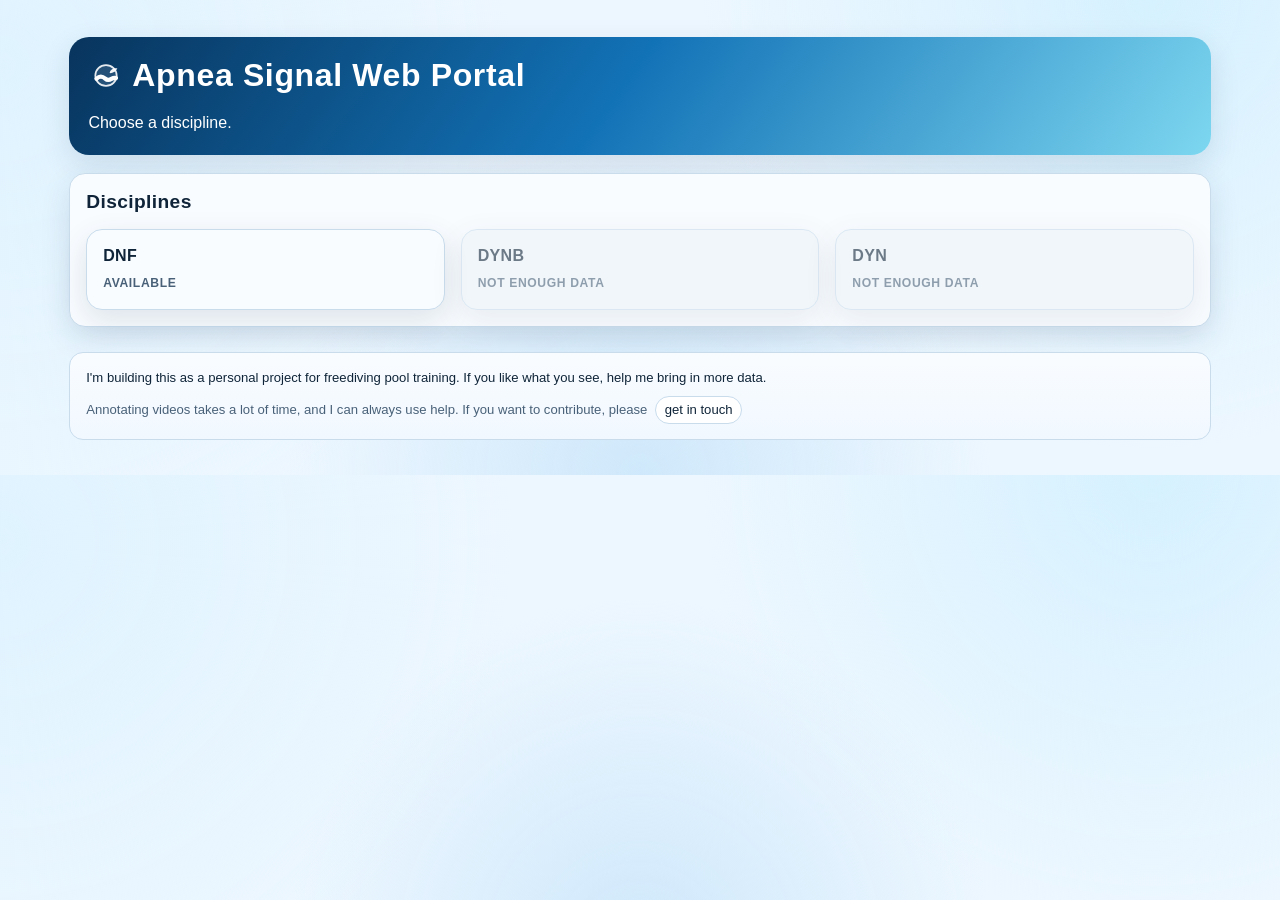
==== commit a876a571: "Deploy main: b1fb1e20b1fe6ee9c7737cfadbaef47da71db1a8" ====
--- a/index.html
+++ b/index.html
@@ -5,15 +5,15 @@
     <meta name="viewport" content="width=device-width, initial-scale=1.0" />
     <meta name="portal-base" content="./" />
     <title>Apnea Signal Portal</title>
-    <link rel="icon" href="./favicon.svg" type="image/svg+xml" />
-    <link rel="manifest" href="./site.webmanifest" />
+    <link rel="icon" href="./favicon.svg?v=5" type="image/svg+xml" />
+    <link rel="manifest" href="./site.webmanifest?v=5" />
     <link rel="stylesheet" href="./assets/css/site.css" />
   </head>
   <body>
     <main class="container">
       <section class="hero">
         <h1 class="hero-title">
-          <img class="hero-mark" src="./assets/branding/logo_mark.svg" alt="" aria-hidden="true" />
+          <img class="hero-mark" src="./assets/branding/logo_mark.svg?v=2" alt="" aria-hidden="true" />
           <span>Apnea Signal Web Portal</span>
         </h1>
         <p>
--- a/assets/css/site.css
+++ b/assets/css/site.css
@@ -1016,7 +1016,36 @@
   color: var(--ink);
 }
 
+@media (max-width: 1200px) and (min-width: 901px) {
+  .overview-layout {
+    --sidebar-width: min(42vw, 460px);
+  }
+}
+
 @media (max-width: 900px) {
+  .container,
+  .hero,
+  .card,
+  .project-footer,
+  .speed-profile-card,
+  .technique-chart-card,
+  .technique-strips-card {
+    padding-left: 0.55rem;
+    padding-right: 0.55rem;
+  }
+
+  .speed-profile-section {
+    order: 2;
+  }
+
+  .technique-section {
+    order: 3;
+  }
+
+  .athlete-sidebar {
+    order: 1;
+  }
+
   .split {
     grid-template-columns: 1fr;
   }
@@ -1077,6 +1106,23 @@
     flex: 1;
   }
 
+  .sidebar-toggle-button,
+  .sidebar-actions button,
+  .sidebar-pagination-button,
+  .contact-reveal-button,
+  select,
+  input[type="search"] {
+    min-height: 44px;
+  }
+
+  .sidebar-actions {
+    gap: 0.6rem;
+  }
+
+  .sidebar-pagination {
+    gap: 0.55rem;
+  }
+
   .controls-bar {
     gap: 0.65rem;
   }
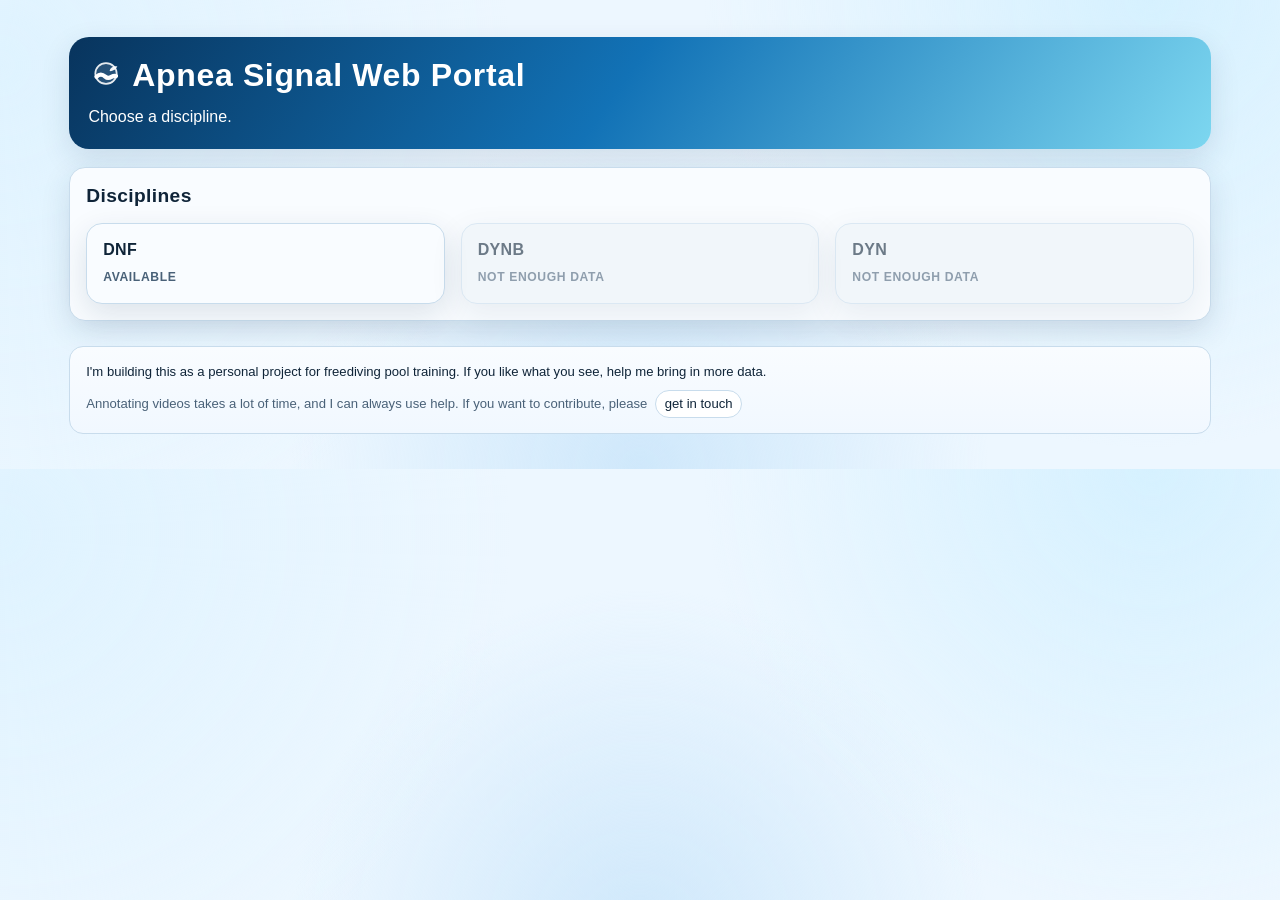
==== commit d20b6eb6: "Deploy main: 49ee040d2fe4b857c0688515a9926732b8404c58" ====
--- a/index.html
+++ b/index.html
@@ -14,7 +14,7 @@
       <section class="hero">
         <h1 class="hero-title">
           <img class="hero-mark" src="./assets/branding/logo_mark.svg?v=2" alt="" aria-hidden="true" />
-          <span>Apnea Signal Web Portal</span>
+          <span class="hero-title-text">Apnea Signal Web Portal</span>
         </h1>
         <p>
           Choose a discipline.
--- a/assets/css/site.css
+++ b/assets/css/site.css
@@ -146,8 +146,8 @@
 }
 
 .page-header {
-  position: sticky;
-  top: 0;
+  position: static;
+  top: auto;
   z-index: 30;
   background: rgba(244, 244, 239, 0.92);
   border-bottom: 1px solid var(--line);
@@ -185,11 +185,19 @@
   display: inline-flex;
   align-items: center;
   gap: 0.5rem;
+  min-width: 0;
+  max-width: 100%;
+}
+
+.brand-title-text {
+  min-width: 0;
+  overflow-wrap: anywhere;
 }
 
 .brand-mark {
-  width: 1.35rem;
-  height: 1.35rem;
+  width: clamp(1.1rem, 1em + 0.2rem, 1.45rem);
+  height: auto;
+  aspect-ratio: 1 / 1;
   display: block;
   flex: 0 0 auto;
 }
@@ -286,14 +294,22 @@
 }
 
 .hero-title {
-  display: inline-flex;
-  align-items: center;
+  display: flex;
+  align-items: flex-start;
+  max-width: 100%;
+  min-width: 0;
   gap: 0.55rem;
 }
 
+.hero-title-text {
+  min-width: 0;
+  overflow-wrap: anywhere;
+}
+
 .hero-mark {
-  width: clamp(1.6rem, 3.8vw, 2.2rem);
-  height: clamp(1.6rem, 3.8vw, 2.2rem);
+  width: clamp(1.45rem, 1em + 0.45rem, 2.2rem);
+  height: auto;
+  aspect-ratio: 1 / 1;
   display: block;
   flex: 0 0 auto;
 }
@@ -566,8 +582,8 @@
   grid-column: 1;
   grid-row: 1;
   position: sticky;
-  top: 56px;
-  max-height: calc(100vh - 76px);
+  top: 0.75rem;
+  max-height: calc(100vh - 1.5rem);
   overflow: auto;
 }
 
@@ -1093,12 +1109,18 @@
   .overview-page .header-controls {
     justify-self: start;
     width: 100%;
+    min-width: 0;
   }
 
   .header-control,
   .header-control-inline {
     min-width: 0;
     width: 100%;
+  }
+
+  .header-control-inline {
+    flex-wrap: wrap;
+    row-gap: 0.35rem;
   }
 
   .header-control-inline select {
